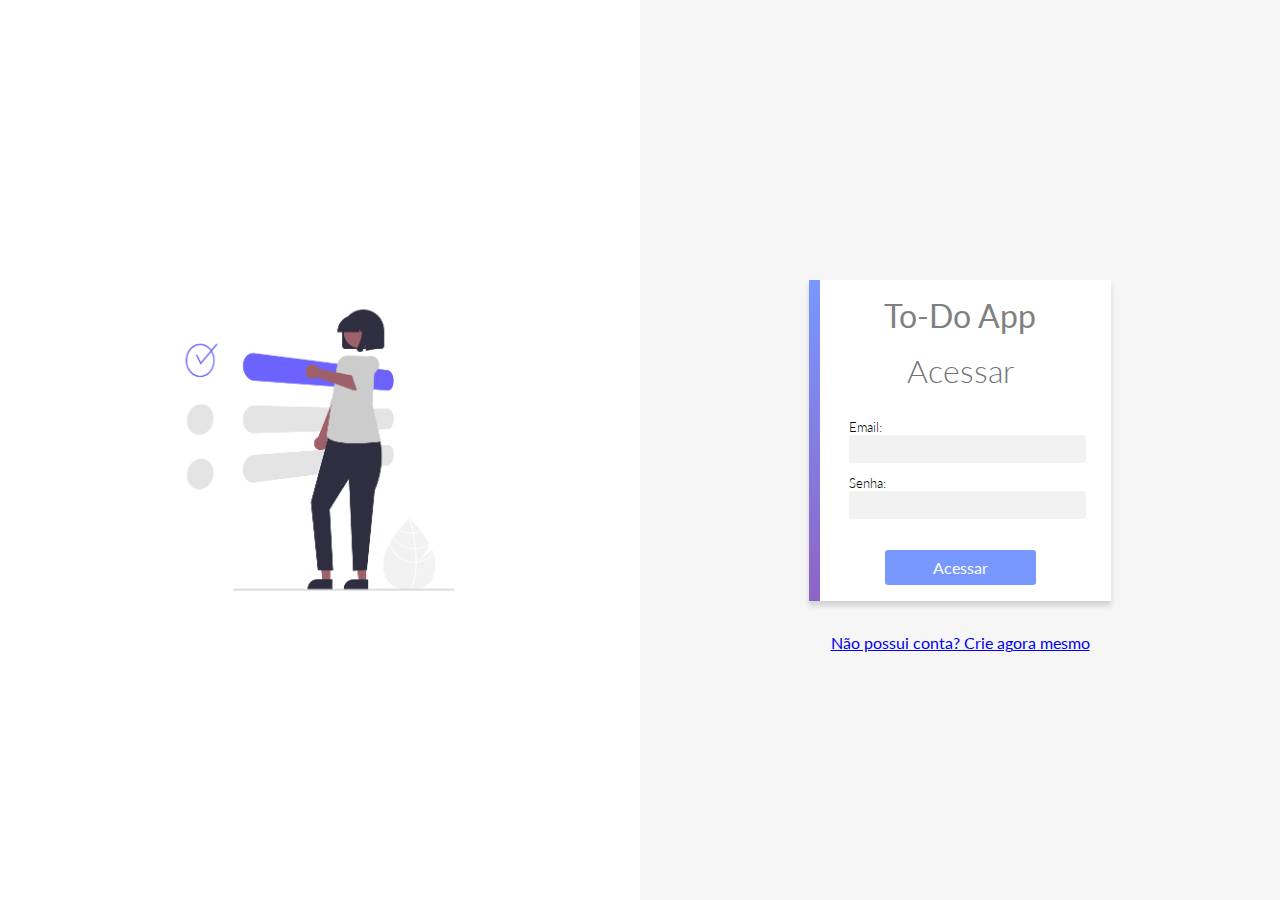
==== index.html @ 449d1a5c "uma parte das validaçẽos criadas" ====
<!DOCTYPE html>
<html lang="pt-BR">

<head>
  <meta charset="UTF-8">
  <meta http-equiv="X-UA-Compatible" content="IE=edge">
  <meta name="viewport" content="width=device-width, initial-scale=1.0">
  <title>To-Do App</title>

  <!-- ---------------- estilos compartilhados entre login e signup ---------------- -->
  <link rel="stylesheet" href="styles/acesso.css">

  <!-- ---------------------- lógica aplicada no login ----------------------- -->


</head>

<body>
  <div class="left">
    <img src="./assets/pessoa-login.png" alt="">
  </div>

  <div class="right">
    <form>
      <div class="form-header">
        <p>To-Do App</p>
      </div>
      <h1>Acessar</h1>


      <label>
        Email:
        <input id="inputEmail" type="text">
        <small id="mailValidation"></small>
      </label>
      <label>
        Senha:
        <input id="inputPassword" type="password">
      </label>

      <button id="acessButton" type="submit">Acessar</button>

    </form>
    <div class="ingressar">
      <a href="signup.html">Não possui conta? Crie agora mesmo</a>
    </div>
  </div>
  <script src="/scripts/utils/validacoes.js"></script>
  <script src="/scripts/index.js"></script>
</body>

</html>
---- styles/acesso.css ----
@import url('./common.css');

body{
  display: flex;
}

h1 {
  color: rgb(116, 116, 116);
  font-weight: 300;
  margin: .5em 0;
}

form {
  position: relative;
  max-width: 26em;
  background-color: white;
  display: flex;
  align-items: center;
  flex-direction: column;
  margin: 2em auto;
  box-shadow: 0 5px 5px lightgrey;
  padding: 1em 2.5em;
  box-sizing: border-box;
}

form:after {
  position: absolute;
  content: '';
  width: .7em;
  height: 100%;
  top: 0;
  left: 0;
  background: linear-gradient(var(--primary), var(--secondary));
}


input {
  width: 100%;
  padding: .4em .5em;
  background-color: var(--app-grey);
  border: 1px solid var(--app-grey);
  border-radius: .2em;
}

input:focus {
  outline: none;
  border: 1px solid lightgrey;
}

label {
  width: 100%;
  font-weight: 300;
  margin-bottom: -.1em;
  margin-top: 1em;
  font-size: .8em;
}

button {
  padding: .5em 3em;
  background-color: var(--primary);
  color: white;
  margin-top: 2em;
  font-weight: 400;
  font-size: 1em;
}

.form-header {
  color: grey;
  font-size: 2em;
}
.ingressar{
  text-align: center;
}
.left{
  width: 50%;  
  background-color: white;
  text-align: center;
  display: flex;
  align-items: center;
  justify-content: center;
}
.left img{
  width:60%;
}
.right{
  width: 50%;
  display: flex;
  flex-direction: column;
  align-items: center;
  justify-content: center;
}
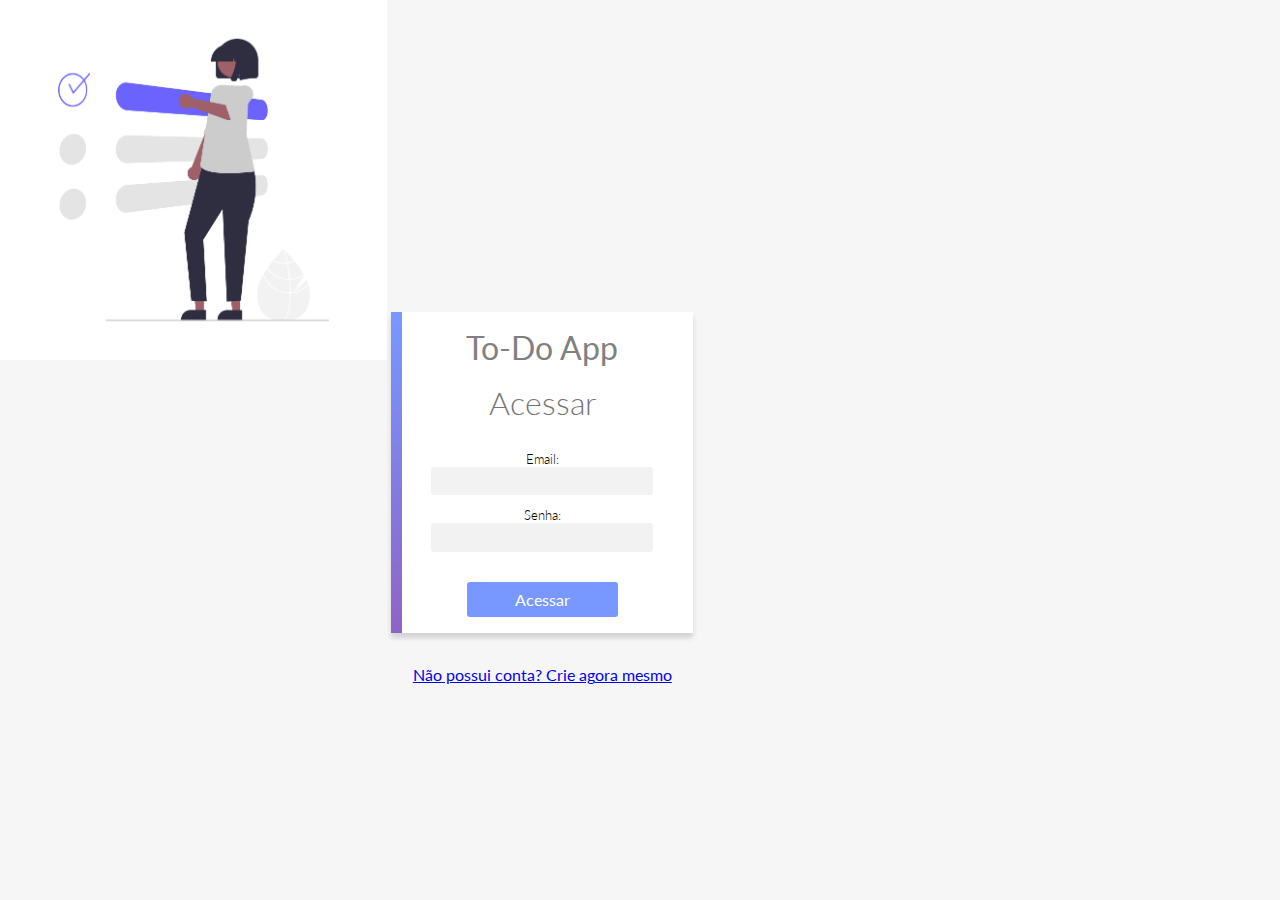
==== commit 0ddc5c4e: "página de cadastro e de login responsiva" ====
--- a/index.html
+++ b/index.html
@@ -1,52 +1,54 @@
 <!DOCTYPE html>
 <html lang="pt-BR">
+  <head>
+    <meta charset="UTF-8" />
+    <meta http-equiv="X-UA-Compatible" content="IE=edge" />
+    <meta name="viewport" content="width=device-width, initial-scale=1.0" />
+    <title>To-Do App</title>
 
-<head>
-  <meta charset="UTF-8">
-  <meta http-equiv="X-UA-Compatible" content="IE=edge">
-  <meta name="viewport" content="width=device-width, initial-scale=1.0">
-  <title>To-Do App</title>
+    <!-- ---------------- estilos compartilhados entre login e signup ---------------- -->
+    <link href="https://cdn.jsdelivr.net/npm/bootstrap@5.1.3/dist/css/bootstrap.min.css" rel="stylesheet" integrity="sha384-1BmE4kWBq78iYhFldvKuhfTAU6auU8tT94WrHftjDbrCEXSU1oBoqyl2QvZ6jIW3" crossorigin="anonymous">
+    <link rel="stylesheet" href="styles/acesso.css" />
+    <!-- ---------------------- lógica aplicada no login ----------------------- -->
+  </head>
 
-  <!-- ---------------- estilos compartilhados entre login e signup ---------------- -->
-  <link rel="stylesheet" href="styles/acesso.css">
+  <body>
+    <div class="container-fluid">
+    <div class="row row-cols-auto row-home">
+      <div class="left col-12 col-md-6">
+      <img src="./assets/pessoa-login.png" alt="" />
+      </div>
 
-  <!-- ---------------------- lógica aplicada no login ----------------------- -->
+      <div class="right col-12 col-md-6" id="signInForm">
+        <form>
+          <div class="form-header">
+          <p>To-Do App</p>
+         </div>
+          <h1>Acessar</h1>
 
+          <label>
+          Email:
+          <input name="email" id="inputEmail" type="text" />
+          </label>
+          <label>
+          Senha:
+          <input name="password" id="inputPassword" type="password" />
+          <small id="passValidation"></small>
+          </label>
 
-</head>
+          <button id="acessButton">Acessar</button>
+        </form>
 
-<body>
-  <div class="left">
-    <img src="./assets/pessoa-login.png" alt="">
-  </div>
-
-  <div class="right">
-    <form>
-      <div class="form-header">
-        <p>To-Do App</p>
-      </div>
-      <h1>Acessar</h1>
-
-
-      <label>
-        Email:
-        <input id="inputEmail" type="text">
-        <small id="mailValidation"></small>
-      </label>
-      <label>
-        Senha:
-        <input id="inputPassword" type="password">
-      </label>
-
-      <button id="acessButton" type="submit">Acessar</button>
-
-    </form>
-    <div class="ingressar">
-      <a href="signup.html">Não possui conta? Crie agora mesmo</a>
+        <div class="ingressar">
+        <a href="signup.html">Não possui conta? Crie agora mesmo</a>
+        </div>
     </div>
-  </div>
-  <script src="/scripts/utils/validacoes.js"></script>
-  <script src="/scripts/index.js"></script>
-</body>
-
-</html>+  </div>  
+</div>
+    
+    <script src="/scripts/index.js"></script>
+    <script src="/scripts/utils/validacoes.js"></script>
+    <script src="/scripts/services/api.js"></script>
+    <script src="/scripts/services/login.js"></script>
+  </body>
+</html>
--- a/styles/acesso.css
+++ b/styles/acesso.css
@@ -1,13 +1,25 @@
-@import url('./common.css');
+@import url("./common.css");
 
-body{
+
+* {
+  margin: 0;
+  padding: 0;
+  -webkit-box-sizing: border-box;
+  box-sizing: border-box;
+  text-align: center;
+  scroll-behavior: smooth;
+}
+
+
+body {
   display: flex;
 }
+
 
 h1 {
   color: rgb(116, 116, 116);
   font-weight: 300;
-  margin: .5em 0;
+  margin: 0.5em 0;
 }
 
 form {
@@ -25,21 +37,20 @@
 
 form:after {
   position: absolute;
-  content: '';
-  width: .7em;
+  content: "";
+  width: 0.7em;
   height: 100%;
   top: 0;
   left: 0;
   background: linear-gradient(var(--primary), var(--secondary));
 }
 
-
 input {
   width: 100%;
-  padding: .4em .5em;
+  padding: 0.4em 0.5em;
   background-color: var(--app-grey);
   border: 1px solid var(--app-grey);
-  border-radius: .2em;
+  border-radius: 0.2em;
 }
 
 input:focus {
@@ -50,13 +61,18 @@
 label {
   width: 100%;
   font-weight: 300;
-  margin-bottom: -.1em;
+  margin-bottom: -0.1em;
   margin-top: 1em;
-  font-size: .8em;
+  font-size: 0.8em;
+}
+
+small {
+  display: flex;
+  color: red;
 }
 
 button {
-  padding: .5em 3em;
+  padding: 0.5em 3em;
   background-color: var(--primary);
   color: white;
   margin-top: 2em;
@@ -68,24 +84,39 @@
   color: grey;
   font-size: 2em;
 }
-.ingressar{
+.ingressar {
   text-align: center;
 }
-.left{
-  width: 50%;  
+.left {
   background-color: white;
   text-align: center;
-  display: flex;
+  display: inline-flex;
   align-items: center;
   justify-content: center;
 }
-.left img{
-  width:60%;
+.left img {
+  max-width: 400px;
+  max-height: 40vh;
 }
-.right{
-  width: 50%;
-  display: flex;
+.right {
+  display: inline-flex;
   flex-direction: column;
   align-items: center;
   justify-content: center;
-}+}
+
+.row-home {
+  height: 100vh;
+}
+
+@media screen and (max-width: 700px) {
+  .left {
+    height: 25vh;
+  }
+  .left img {
+    max-width: 200px;
+  }
+  .right {
+    height: 75%;
+  }
+} 
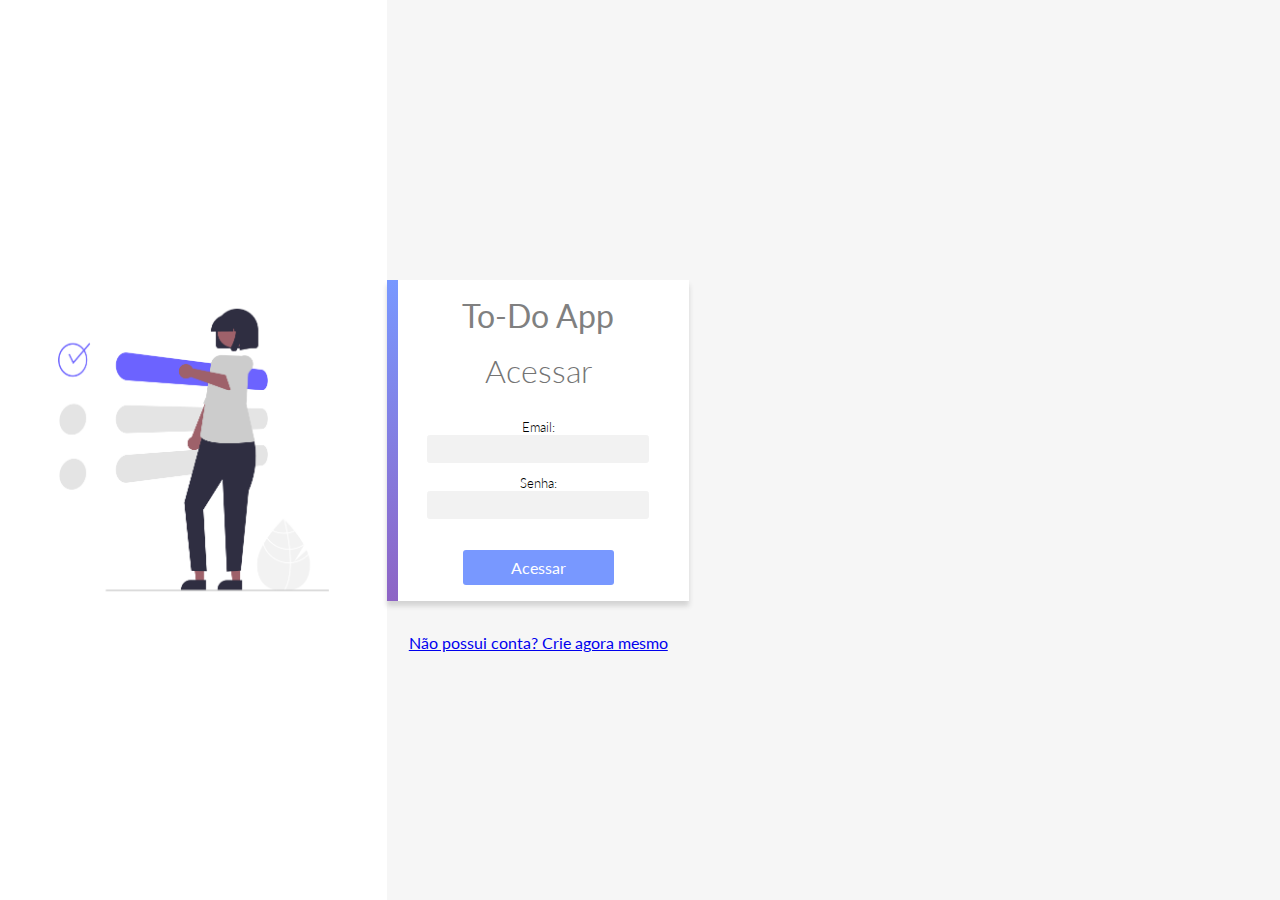
==== commit ca854faf: "Feito Adição e Listagem das Tarefas do usuário logado" ====
--- a/index.html
+++ b/index.html
@@ -7,48 +7,42 @@
     <title>To-Do App</title>
 
     <!-- ---------------- estilos compartilhados entre login e signup ---------------- -->
-    <link href="https://cdn.jsdelivr.net/npm/bootstrap@5.1.3/dist/css/bootstrap.min.css" rel="stylesheet" integrity="sha384-1BmE4kWBq78iYhFldvKuhfTAU6auU8tT94WrHftjDbrCEXSU1oBoqyl2QvZ6jIW3" crossorigin="anonymous">
     <link rel="stylesheet" href="styles/acesso.css" />
+
     <!-- ---------------------- lógica aplicada no login ----------------------- -->
   </head>
 
   <body>
-    <div class="container-fluid">
-    <div class="row row-cols-auto row-home">
-      <div class="left col-12 col-md-6">
+    <div class="left">
       <img src="./assets/pessoa-login.png" alt="" />
-      </div>
+    </div>
 
-      <div class="right col-12 col-md-6" id="signInForm">
-        <form>
-          <div class="form-header">
+    <div class="right" id="signInForm">
+      <form>
+        <div class="form-header">
           <p>To-Do App</p>
-         </div>
-          <h1>Acessar</h1>
+        </div>
+        <h1>Acessar</h1>
 
-          <label>
+        <label>
           Email:
           <input name="email" id="inputEmail" type="text" />
-          </label>
-          <label>
+        </label>
+        <label>
           Senha:
           <input name="password" id="inputPassword" type="password" />
           <small id="passValidation"></small>
-          </label>
+        </label>
 
-          <button id="acessButton">Acessar</button>
-        </form>
-
-        <div class="ingressar">
+        <button id="acessButton">Acessar</button>
+      </form>
+      <div class="ingressar">
         <a href="signup.html">Não possui conta? Crie agora mesmo</a>
-        </div>
+      </div>
     </div>
-  </div>  
-</div>
-    
-    <script src="/scripts/index.js"></script>
-    <script src="/scripts/utils/validacoes.js"></script>
-    <script src="/scripts/services/api.js"></script>
-    <script src="/scripts/services/login.js"></script>
+    <script src="scripts/index.js"></script>
+    <script src="scripts/utils/validacoes.js"></script>
+    <script src="scripts/services/api.js"></script>
+    <script src="scripts/services/login.js"></script>
   </body>
 </html>
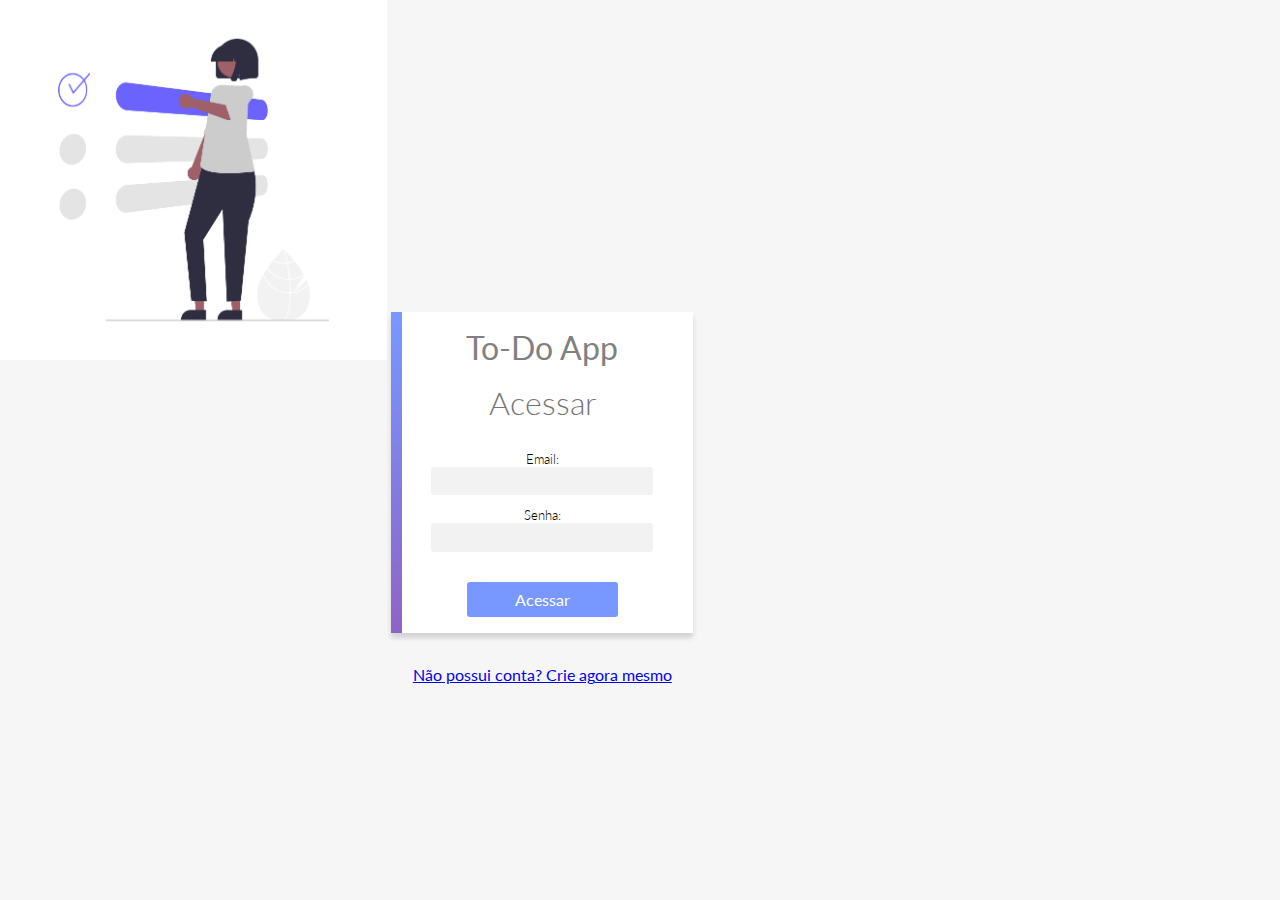
==== commit dfebfd67: "Resolvido conflito" ====
--- a/index.html
+++ b/index.html
@@ -7,39 +7,45 @@
     <title>To-Do App</title>
 
     <!-- ---------------- estilos compartilhados entre login e signup ---------------- -->
+    <link href="https://cdn.jsdelivr.net/npm/bootstrap@5.1.3/dist/css/bootstrap.min.css" rel="stylesheet" integrity="sha384-1BmE4kWBq78iYhFldvKuhfTAU6auU8tT94WrHftjDbrCEXSU1oBoqyl2QvZ6jIW3" crossorigin="anonymous">
     <link rel="stylesheet" href="styles/acesso.css" />
-
     <!-- ---------------------- lógica aplicada no login ----------------------- -->
   </head>
 
   <body>
-    <div class="left">
+    <div class="container-fluid">
+    <div class="row row-cols-auto row-home">
+      <div class="left col-12 col-md-6">
       <img src="./assets/pessoa-login.png" alt="" />
-    </div>
+      </div>
 
-    <div class="right" id="signInForm">
-      <form>
-        <div class="form-header">
+      <div class="right col-12 col-md-6" id="signInForm">
+        <form>
+          <div class="form-header">
           <p>To-Do App</p>
-        </div>
-        <h1>Acessar</h1>
+         </div>
+          <h1>Acessar</h1>
 
-        <label>
+          <label>
           Email:
           <input name="email" id="inputEmail" type="text" />
-        </label>
-        <label>
+          </label>
+          <label>
           Senha:
           <input name="password" id="inputPassword" type="password" />
           <small id="passValidation"></small>
-        </label>
+          </label>
 
-        <button id="acessButton">Acessar</button>
-      </form>
-      <div class="ingressar">
+          <button id="acessButton">Acessar</button>
+        </form>
+
+        <div class="ingressar">
         <a href="signup.html">Não possui conta? Crie agora mesmo</a>
-      </div>
+        </div>
     </div>
+  </div>  
+</div>
+    
     <script src="scripts/index.js"></script>
     <script src="scripts/utils/validacoes.js"></script>
     <script src="scripts/services/api.js"></script>
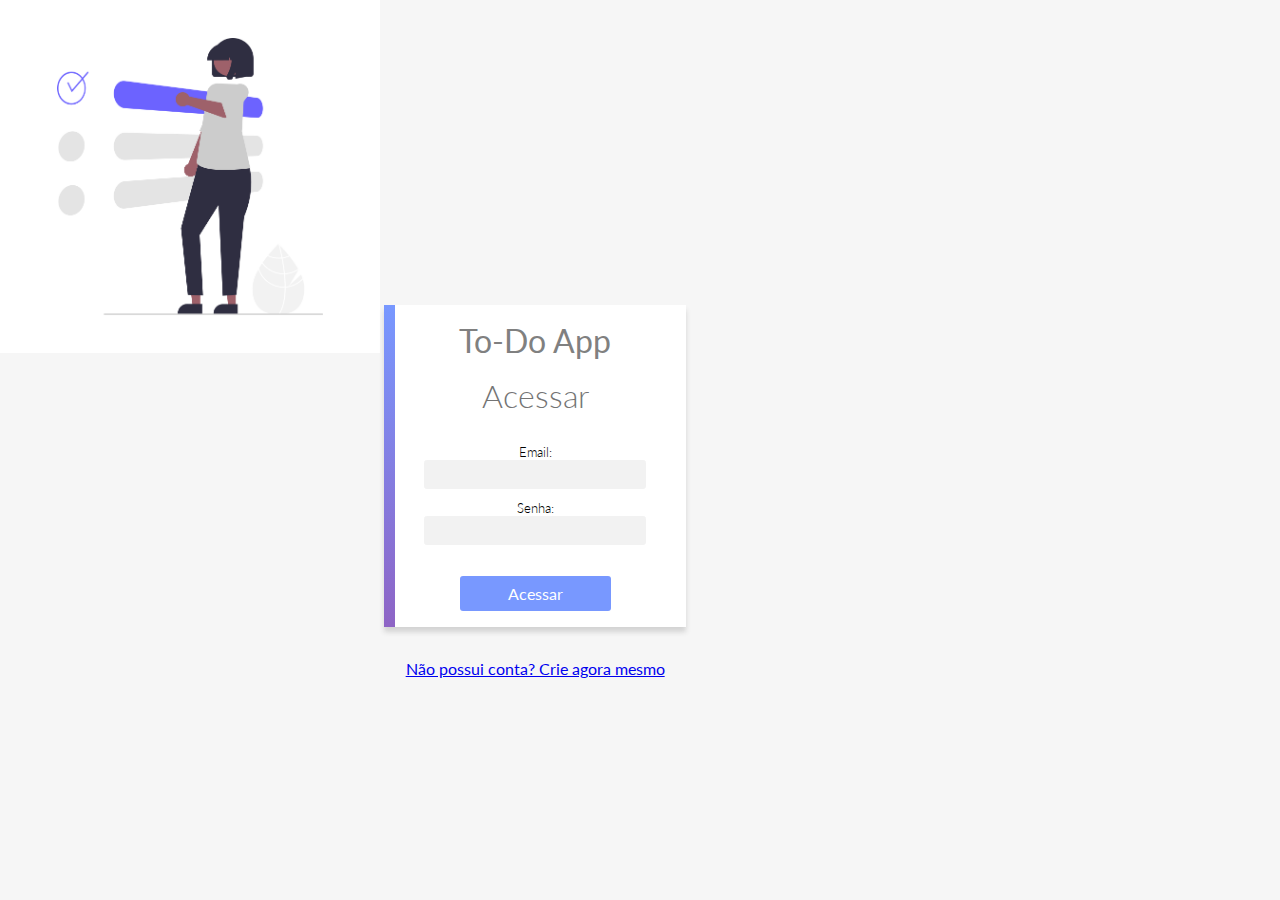
==== commit 767b8fcb: "update path" ====
--- a/index.html
+++ b/index.html
@@ -1,54 +1,57 @@
 <!DOCTYPE html>
 <html lang="pt-BR">
-  <head>
-    <meta charset="UTF-8" />
-    <meta http-equiv="X-UA-Compatible" content="IE=edge" />
-    <meta name="viewport" content="width=device-width, initial-scale=1.0" />
-    <title>To-Do App</title>
 
-    <!-- ---------------- estilos compartilhados entre login e signup ---------------- -->
-    <link href="https://cdn.jsdelivr.net/npm/bootstrap@5.1.3/dist/css/bootstrap.min.css" rel="stylesheet" integrity="sha384-1BmE4kWBq78iYhFldvKuhfTAU6auU8tT94WrHftjDbrCEXSU1oBoqyl2QvZ6jIW3" crossorigin="anonymous">
-    <link rel="stylesheet" href="styles/acesso.css" />
-    <!-- ---------------------- lógica aplicada no login ----------------------- -->
-  </head>
+<head>
+  <meta charset="UTF-8" />
+  <meta http-equiv="X-UA-Compatible" content="IE=edge" />
+  <meta name="viewport" content="width=device-width, initial-scale=1.0" />
+  <title>To-Do App</title>
 
-  <body>
-    <div class="container-fluid">
+  <!-- ---------------- estilos compartilhados entre login e signup ---------------- -->
+  <link href="https://cdn.jsdelivr.net/npm/bootstrap@5.1.3/dist/css/bootstrap.min.css" rel="stylesheet" integrity="sha384-1BmE4kWBq78iYhFldvKuhfTAU6auU8tT94WrHftjDbrCEXSU1oBoqyl2QvZ6jIW3" crossorigin="anonymous">
+  <link rel="stylesheet" href="styles/acesso.css" />
+  <!-- ---------------------- lógica aplicada no login ----------------------- -->
+</head>
+
+<body>
+  <div class="container-fluid">
     <div class="row row-cols-auto row-home">
       <div class="left col-12 col-md-6">
-      <img src="./assets/pessoa-login.png" alt="" />
+        <img src="./assets/pessoa-login.png" alt="" />
       </div>
 
       <div class="right col-12 col-md-6" id="signInForm">
         <form>
           <div class="form-header">
-          <p>To-Do App</p>
-         </div>
+            <p>To-Do App</p>
+          </div>
           <h1>Acessar</h1>
 
           <label>
-          Email:
-          <input name="email" id="inputEmail" type="text" />
+            Email:
+            <input name="email" id="inputEmail" type="text" />
+            <small id="mailVerify"></small>
           </label>
           <label>
-          Senha:
-          <input name="password" id="inputPassword" type="password" />
-          <small id="passValidation"></small>
+            Senha:
+            <input name="password" id="inputPassword" type="password" />
+            <small id="passVerify"></small>
           </label>
 
-          <button id="acessButton">Acessar</button>
+          <button id="buttonAcess">Acessar</button>
         </form>
 
         <div class="ingressar">
-        <a href="signup.html">Não possui conta? Crie agora mesmo</a>
+          <a href="signup.html">Não possui conta? Crie agora mesmo</a>
         </div>
+      </div>
     </div>
-  </div>  
-</div>
-    
-    <script src="scripts/index.js"></script>
-    <script src="scripts/utils/validacoes.js"></script>
-    <script src="scripts/services/api.js"></script>
-    <script src="scripts/services/login.js"></script>
-  </body>
-</html>
+  </div>
+  <!-- ---------------------- lógica aplicada no login ----------------------- -->
+  <script src="scripts/utils/validacoes.js"></script>
+  <script src="scripts/services/login.js"></script>
+  <script src="scripts/services/api.js"></script>
+  <script src="scripts/index.js"></script>
+</body>
+
+</html>--- a/styles/acesso.css
+++ b/styles/acesso.css
@@ -93,9 +93,10 @@
   display: inline-flex;
   align-items: center;
   justify-content: center;
+  min-height: 200px;
 }
 .left img {
-  max-width: 400px;
+  max-width: 380px;
   max-height: 40vh;
 }
 .right {
@@ -109,7 +110,7 @@
   height: 100vh;
 }
 
-@media screen and (max-width: 700px) {
+@media screen and (max-width: 750px) {
   .left {
     height: 25vh;
   }
@@ -119,4 +120,7 @@
   .right {
     height: 75%;
   }
+  .row-home {
+    height: 80vh;
+  }
 } 
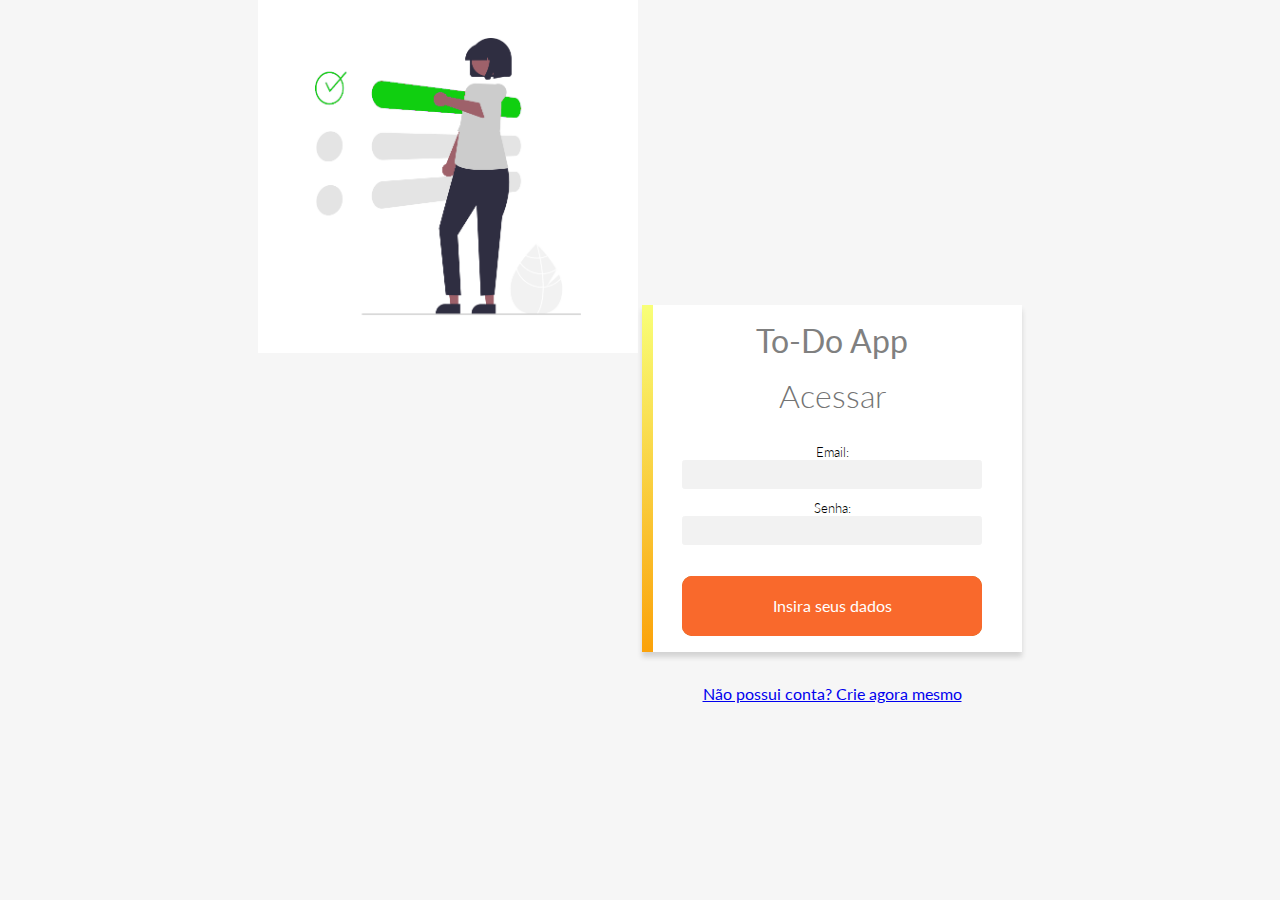
==== commit eecce632: "adicionei um hover nos botões de login / cadastro e animação maluca no login (rodando tudo) no cadas" ====
--- a/index.html
+++ b/index.html
@@ -9,7 +9,8 @@
 
   <!-- ---------------- estilos compartilhados entre login e signup ---------------- -->
   <link href="https://cdn.jsdelivr.net/npm/bootstrap@5.1.3/dist/css/bootstrap.min.css" rel="stylesheet" integrity="sha384-1BmE4kWBq78iYhFldvKuhfTAU6auU8tT94WrHftjDbrCEXSU1oBoqyl2QvZ6jIW3" crossorigin="anonymous">
-  <link rel="stylesheet" href="styles/acesso.css" />
+  <link rel="stylesheet" href="styles/acesso.css">
+  <link rel="stylesheet" href="styles/spinner.css">
   <!-- ---------------------- lógica aplicada no login ----------------------- -->
 </head>
 
@@ -38,7 +39,7 @@
             <small id="passVerify"></small>
           </label>
 
-          <button id="buttonAcess">Acessar</button>
+          <button id="buttonAcess" class="glow-on-hover" type="button">Acessar</button>
         </form>
 
         <div class="ingressar">
@@ -52,6 +53,7 @@
   <script src="scripts/services/login.js"></script>
   <script src="scripts/services/api.js"></script>
   <script src="scripts/index.js"></script>
+  <script src="scripts/animations/spinner.js"></script>
 </body>
 
 </html>--- a/styles/acesso.css
+++ b/styles/acesso.css
@@ -1,5 +1,4 @@
 @import url("./common.css");
-
 
 * {
   margin: 0;
@@ -10,11 +9,9 @@
   scroll-behavior: smooth;
 }
 
-
 body {
   display: flex;
 }
-
 
 h1 {
   color: rgb(116, 116, 116);
@@ -69,15 +66,23 @@
 small {
   display: flex;
   color: red;
+  word-wrap: break-word;
 }
 
 button {
   padding: 0.5em 3em;
-  background-color: var(--primary);
-  color: white;
   margin-top: 2em;
   font-weight: 400;
   font-size: 1em;
+  background-color: var(--secondary);
+  color: #fff;
+  transition: .5s ease-in-out;
+}
+
+button:disabled {
+  background-color: rgb(186, 100, 1);
+  color: #fff;
+  transition: .5s ease-in-out;
 }
 
 .form-header {
@@ -123,4 +128,65 @@
   .row-home {
     height: 80vh;
   }
-} 
+}
+
+
+
+.glow-on-hover {
+  width: 300px;
+  height: 60px;
+  border: none;
+  outline: none;
+  color: #fff;
+  background: rgb(249, 105, 44);
+  cursor: pointer;
+  position: relative;
+  z-index: 0;
+  border-radius: 10px;
+}
+
+.glow-on-hover:before {
+  content: '';
+  background: linear-gradient(45deg, #ff0000, #ff7300, #fffb00, #48ff00, #00ffd5, #002bff, #7a00ff, #ff00c8, #ff0000);
+  position: absolute;
+  top: -2px;
+  left:-2px;
+  background-size: 400%;
+  z-index: -1;
+  filter: blur(5px);
+  width: calc(100% + 4px);
+  height: calc(100% + 4px);
+  animation: glowing 20s linear infinite;
+  opacity: 0;
+  transition: opacity .3s ease-in-out;
+  border-radius: 10px;
+}
+
+.glow-on-hover:active {
+  color: rgb(249, 105, 44);
+}
+
+.glow-on-hover:active:after {
+  background: transparent;
+}
+
+.glow-on-hover:hover:before {
+  opacity: 1;
+}
+
+.glow-on-hover:after {
+  z-index: -1;
+  content: '';
+  position: absolute;
+  width: 100%;
+  height: 100%;
+  background: rgb(249, 105, 44);
+  left: 0;
+  top: 0;
+  border-radius: 10px;
+}
+@keyframes glowing {
+  0% { background-position: 0 0; }
+  50% { background-position: 400% 0; }
+  100% { background-position: 0 0; }
+}--- a/styles/spinner.css
+++ b/styles/spinner.css
@@ -0,0 +1,120 @@
+html, body {
+  height: 100%;
+}
+
+body {
+  display: -webkit-box;
+  display: -ms-flexbox;
+  display: flex;
+  -webkit-box-align: center;
+      -ms-flex-align: center;
+          align-items: center;
+  -webkit-box-pack: center;
+      -ms-flex-pack: center;
+          justify-content: center;
+}
+
+.loader {
+  -webkit-animation: rotator 2s linear infinite;
+          animation: rotator 2s linear infinite;
+}
+
+@-webkit-keyframes rotator {
+  0% {
+    -webkit-transform: rotate(0deg);
+            transform: rotate(0deg);
+  }
+  100% {
+    -webkit-transform: rotate(270deg);
+            transform: rotate(270deg);
+  }
+}
+
+@keyframes rotator {
+  0% {
+    -webkit-transform: rotate(0deg);
+            transform: rotate(0deg);
+  }
+  100% {
+    -webkit-transform: rotate(270deg);
+            transform: rotate(270deg);
+  }
+}
+
+.path {
+  stroke-dasharray: 187;
+  stroke-dashoffset: 0;
+  -webkit-transform-origin: center;
+          transform-origin: center;
+  -webkit-animation: dash 2s ease-in-out infinite, colors 5.6s ease-in-out infinite;
+          animation: dash 2s ease-in-out infinite, colors 5.6s ease-in-out infinite;
+}
+
+@-webkit-keyframes colors {
+  0% {
+    stroke: #4285F4;
+  }
+  25% {
+    stroke: #DE3E35;
+  }
+  50% {
+    stroke: #F7C223;
+  }
+  75% {
+    stroke: #1B9A59;
+  }
+  100% {
+    stroke: #4285F4;
+  }
+}
+
+@keyframes colors {
+  0% {
+    stroke: #4285F4;
+  }
+  25% {
+    stroke: #DE3E35;
+  }
+  50% {
+    stroke: #F7C223;
+  }
+  75% {
+    stroke: #1B9A59;
+  }
+  100% {
+    stroke: #4285F4;
+  }
+}
+
+@-webkit-keyframes dash {
+  0% {
+    stroke-dashoffset: 187;
+  }
+  50% {
+    stroke-dashoffset: 46.75;
+    -webkit-transform: rotate(135deg);
+            transform: rotate(135deg);
+  }
+  100% {
+    stroke-dashoffset: 187;
+    -webkit-transform: rotate(450deg);
+            transform: rotate(450deg);
+  }
+}
+
+@keyframes dash {
+  0% {
+    stroke-dashoffset: 187;
+  }
+  50% {
+    stroke-dashoffset: 46.75;
+    -webkit-transform: rotate(135deg);
+            transform: rotate(135deg);
+  }
+  100% {
+    stroke-dashoffset: 187;
+    -webkit-transform: rotate(450deg);
+            transform: rotate(450deg);
+  }
+}
+/*# sourceMappingURL=loader.css.map */